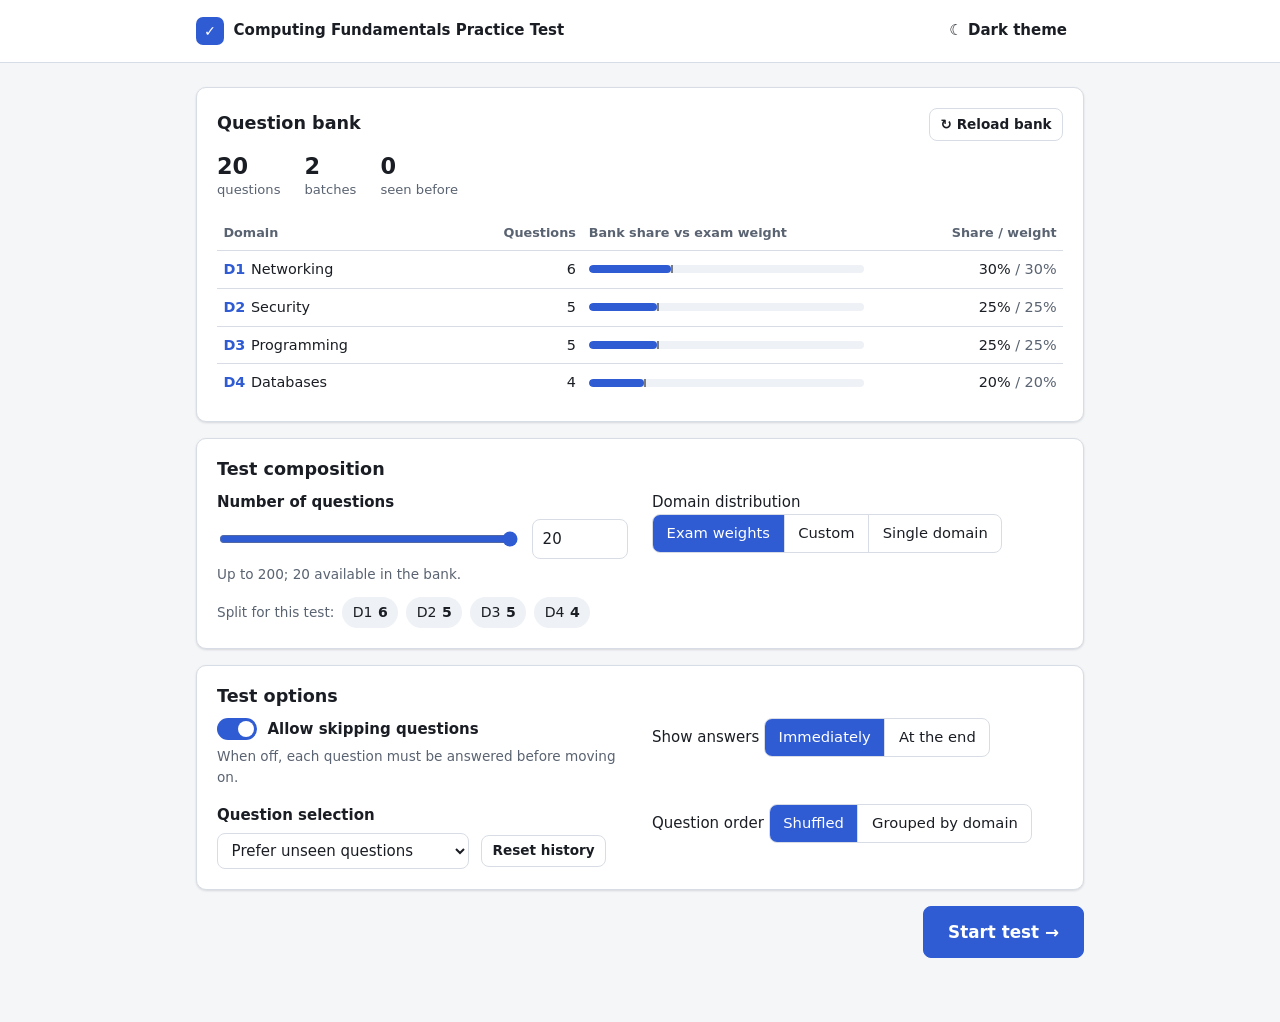
==== index.html @ ecb1f1d7 "Add local multiple-choice practice test app Static HTML/CSS/JS app served by Python's http.server. L" ====
<!doctype html>
<html lang="en">
<head>
  <meta charset="utf-8">
  <meta name="viewport" content="width=device-width, initial-scale=1">
  <title>Practice Test</title>
  <link rel="icon" href="data:image/svg+xml,%3Csvg xmlns='http://www.w3.org/2000/svg' viewBox='0 0 32 32'%3E%3Crect width='32' height='32' rx='7' fill='%232f5bd3'/%3E%3Cpath d='M9 16.5l4.5 4.5L23 11.5' stroke='white' stroke-width='3.2' fill='none' stroke-linecap='round' stroke-linejoin='round'/%3E%3C/svg%3E">
  <script>
    // Apply the theme before first paint to avoid a flash.
    (function () {
      var t = null;
      try { t = JSON.parse(localStorage.getItem('mcq.theme')); } catch (e) {}
      if (t !== 'light' && t !== 'dark') t = matchMedia('(prefers-color-scheme: dark)').matches ? 'dark' : 'light';
      document.documentElement.dataset.theme = t;
    })();
  </script>
  <link rel="stylesheet" href="styles.css">
</head>
<body>
  <header class="topbar">
    <div class="topbar-inner">
      <div class="brand">
        <span class="brand-mark" aria-hidden="true">✓</span>
        <span id="app-title">Practice Test</span>
      </div>
      <button id="theme-toggle" class="btn btn-ghost" type="button"></button>
    </div>
  </header>

  <main id="app" class="container">
    <div class="loading">Loading question bank…</div>
  </main>

  <script src="app.js"></script>
</body>
</html>
---- styles.css ----
:root {
  --bg: #f5f6f8;
  --surface: #ffffff;
  --surface-2: #eef1f5;
  --text: #1a1e24;
  --muted: #5a6371;
  --border: #d8dde5;
  --accent: #2f5bd3;
  --accent-hover: #2549ad;
  --accent-text: #ffffff;
  --accent-soft: #e5ecfc;
  --good: #1b7a44;
  --good-soft: #e1f3e8;
  --bad: #b3261e;
  --bad-soft: #fbe6e4;
  --warn: #855600;
  --warn-soft: #fcf1d6;
  --shadow: 0 1px 2px rgba(16, 24, 40, 0.06), 0 1px 3px rgba(16, 24, 40, 0.08);
  --radius: 10px;
  color-scheme: light;
}

:root[data-theme="dark"] {
  --bg: #0e1116;
  --surface: #161a21;
  --surface-2: #1e232b;
  --text: #e5e8ed;
  --muted: #9aa3b1;
  --border: #2b323c;
  --accent: #7c9cff;
  --accent-hover: #9bb3ff;
  --accent-text: #0e1116;
  --accent-soft: #1d2843;
  --good: #5cc98a;
  --good-soft: #13301f;
  --bad: #ff8a80;
  --bad-soft: #3a1917;
  --warn: #e8b54a;
  --warn-soft: #33280f;
  --shadow: 0 1px 2px rgba(0, 0, 0, 0.4);
  color-scheme: dark;
}

* { box-sizing: border-box; }
[hidden] { display: none !important; }

html, body { margin: 0; }

body {
  background: var(--bg);
  color: var(--text);
  font: 15px/1.55 system-ui, -apple-system, "Segoe UI", Roboto, sans-serif;
  -webkit-font-smoothing: antialiased;
}

h1, h2, h3 { line-height: 1.25; margin: 0 0 .6rem; }
h1 { font-size: 1.5rem; }
h2 { font-size: 1.1rem; }
h3 { font-size: 1rem; }
p { margin: 0 0 .75rem; }
.muted { color: var(--muted); }
.small { font-size: .85rem; }

/* ---------- Layout ---------- */

.topbar {
  position: sticky; top: 0; z-index: 10;
  background: var(--surface);
  border-bottom: 1px solid var(--border);
}
.topbar-inner {
  max-width: 920px; margin: 0 auto; padding: .6rem 16px;
  display: flex; align-items: center; justify-content: space-between; gap: 1rem;
}
.brand { display: flex; align-items: center; gap: .6rem; font-weight: 650; }
.brand-mark {
  display: inline-grid; place-items: center;
  width: 28px; height: 28px; border-radius: 7px;
  background: var(--accent); color: var(--accent-text); font-size: .9rem;
}

.container { max-width: 920px; margin: 0 auto; padding: 1.5rem 16px 4rem; }
.loading { color: var(--muted); padding: 3rem 0; text-align: center; }

.card {
  background: var(--surface);
  border: 1px solid var(--border);
  border-radius: var(--radius);
  box-shadow: var(--shadow);
  padding: 1.25rem;
  margin-bottom: 1rem;
}
.card-head { display: flex; align-items: baseline; justify-content: space-between; gap: 1rem; flex-wrap: wrap; margin-bottom: .75rem; }
.card-head h2 { margin: 0; }

.grid-2 { display: grid; grid-template-columns: 1fr 1fr; gap: 1rem 1.5rem; }
@media (max-width: 640px) { .grid-2 { grid-template-columns: 1fr; } }

.row { display: flex; align-items: center; gap: .75rem; flex-wrap: wrap; }
.spacer { flex: 1; }

/* ---------- Controls ---------- */

.btn {
  font: inherit; font-weight: 550;
  display: inline-flex; align-items: center; justify-content: center; gap: .4rem;
  padding: .55rem 1rem; border-radius: 8px;
  border: 1px solid var(--border);
  background: var(--surface); color: var(--text);
  cursor: pointer; transition: background .12s, border-color .12s;
}
.btn:hover:not(:disabled) { background: var(--surface-2); }
.btn:disabled { opacity: .45; cursor: not-allowed; }
.btn-primary { background: var(--accent); border-color: var(--accent); color: var(--accent-text); }
.btn-primary:hover:not(:disabled) { background: var(--accent-hover); border-color: var(--accent-hover); }
.btn-ghost { background: transparent; border-color: transparent; }
.btn-lg { padding: .75rem 1.5rem; font-size: 1.05rem; }
.btn-sm { padding: .3rem .65rem; font-size: .85rem; }
.btn:focus-visible, .option:focus-visible, .nav-cell:focus-visible, input:focus-visible, select:focus-visible {
  outline: 2px solid var(--accent); outline-offset: 2px;
}

label.field { display: block; font-weight: 600; margin-bottom: .35rem; }
.field-help { color: var(--muted); font-size: .85rem; margin-top: .3rem; }

input[type="number"], select {
  font: inherit; color: var(--text); background: var(--surface);
  border: 1px solid var(--border); border-radius: 8px; padding: .45rem .6rem;
}
input[type="number"] { width: 6rem; }
input[type="range"] { flex: 1; min-width: 140px; accent-color: var(--accent); }

.segmented { display: inline-flex; border: 1px solid var(--border); border-radius: 8px; overflow: hidden; flex-wrap: wrap; }
.segmented label { padding: .45rem .85rem; cursor: pointer; font-size: .92rem; border-right: 1px solid var(--border); user-select: none; }
.segmented label:last-child { border-right: 0; }
.segmented input { position: absolute; opacity: 0; pointer-events: none; }
.segmented label:has(input:checked) { background: var(--accent); color: var(--accent-text); }
.segmented label:has(input:focus-visible) { outline: 2px solid var(--accent); outline-offset: -2px; }

.switch { display: flex; align-items: center; gap: .65rem; cursor: pointer; user-select: none; font-weight: 600; }
.switch input { position: absolute; opacity: 0; }
.switch .track {
  width: 40px; height: 22px; border-radius: 999px; background: var(--border);
  position: relative; transition: background .15s; flex: none;
}
.switch .track::after {
  content: ""; position: absolute; top: 3px; left: 3px; width: 16px; height: 16px;
  border-radius: 50%; background: #fff; transition: transform .15s;
}
.switch input:checked + .track { background: var(--accent); }
.switch input:checked + .track::after { transform: translateX(18px); }
.switch input:focus-visible + .track { outline: 2px solid var(--accent); outline-offset: 2px; }

/* ---------- Notices ---------- */

.notice { border-radius: 8px; padding: .65rem .85rem; font-size: .9rem; margin-top: .75rem; }
.notice-warn { background: var(--warn-soft); color: var(--warn); }
.notice-bad { background: var(--bad-soft); color: var(--bad); }
.notice ul { margin: .25rem 0 0; padding-left: 1.2rem; }

/* ---------- Setup: domain coverage ---------- */

.stat-line { display: flex; gap: 1.5rem; flex-wrap: wrap; margin-bottom: 1rem; }
.stat { display: flex; flex-direction: column; }
.stat b { font-size: 1.4rem; line-height: 1.2; }
.stat span { color: var(--muted); font-size: .82rem; }

.domain-table { width: 100%; border-collapse: collapse; font-size: .9rem; }
.domain-table th, .domain-table td { text-align: left; padding: .45rem .4rem; border-top: 1px solid var(--border); vertical-align: middle; }
.domain-table th { font-weight: 600; color: var(--muted); font-size: .8rem; border-top: 0; }
.domain-table td.num, .domain-table th.num { text-align: right; white-space: nowrap; font-variant-numeric: tabular-nums; }
.domain-table .bar-cell { width: 34%; }
.dkey { font-weight: 650; color: var(--accent); margin-right: .35rem; }

.bar { position: relative; height: 8px; border-radius: 999px; background: var(--surface-2); overflow: hidden; }
.bar > span { position: absolute; inset: 0 auto 0 0; background: var(--accent); border-radius: 999px; }
.bar > i { position: absolute; top: -2px; bottom: -2px; width: 2px; background: var(--text); opacity: .55; }

.split { display: flex; flex-wrap: wrap; gap: .5rem; margin-top: .75rem; }
.chip { display: inline-flex; gap: .35rem; align-items: baseline; padding: .3rem .65rem; border-radius: 999px; background: var(--surface-2); font-size: .88rem; }
.chip b { font-variant-numeric: tabular-nums; }
.chip.short { background: var(--warn-soft); color: var(--warn); }

.custom-weights { display: grid; grid-template-columns: repeat(auto-fill, minmax(190px, 1fr)); gap: .5rem .75rem; margin-top: .75rem; }
.custom-weights label { display: flex; align-items: center; justify-content: space-between; gap: .5rem; font-size: .9rem; }
.custom-weights input { width: 4.5rem; }

.start-bar { display: flex; justify-content: flex-end; gap: .75rem; align-items: center; flex-wrap: wrap; }

/* ---------- Test ---------- */

.test-head { display: flex; align-items: center; gap: 1rem; flex-wrap: wrap; margin-bottom: .6rem; }
.test-head .counter { font-weight: 650; }
.test-head .meta { color: var(--muted); font-size: .9rem; font-variant-numeric: tabular-nums; }
.progress { height: 6px; background: var(--surface-2); border-radius: 999px; overflow: hidden; margin-bottom: 1rem; }
.progress > span { display: block; height: 100%; background: var(--accent); transition: width .2s; }

.tags { display: flex; gap: .4rem; flex-wrap: wrap; margin-bottom: .75rem; }
.tag { font-size: .78rem; padding: .2rem .55rem; border-radius: 6px; background: var(--accent-soft); color: var(--accent); font-weight: 600; }
.tag.plain { background: var(--surface-2); color: var(--muted); font-weight: 500; }

.stem { font-size: 1.05rem; margin-bottom: 1.1rem; white-space: pre-wrap; }

.options { display: flex; flex-direction: column; gap: .55rem; }
.option {
  font: inherit; color: var(--text); text-align: left;
  display: flex; gap: .8rem; align-items: flex-start;
  width: 100%; padding: .8rem .9rem;
  background: var(--surface); border: 1.5px solid var(--border); border-radius: 9px;
  cursor: pointer; transition: border-color .12s, background .12s;
}
.option:hover:not(:disabled) { border-color: var(--accent); }
.option:disabled { cursor: default; }
.option .letter {
  flex: none; display: inline-grid; place-items: center;
  width: 1.8rem; height: 1.8rem; border-radius: 6px;
  background: var(--surface-2); font-weight: 700; font-size: .9rem;
}
.option.selected { border-color: var(--accent); background: var(--accent-soft); }
.option.selected .letter { background: var(--accent); color: var(--accent-text); }
.option.correct { border-color: var(--good); background: var(--good-soft); }
.option.correct .letter { background: var(--good); color: var(--surface); }
.option.incorrect { border-color: var(--bad); background: var(--bad-soft); }
.option.incorrect .letter { background: var(--bad); color: var(--surface); }

.feedback { margin-top: 1rem; border-radius: 9px; padding: .9rem 1rem; border-left: 4px solid; }
.feedback.good { background: var(--good-soft); border-color: var(--good); }
.feedback.bad { background: var(--bad-soft); border-color: var(--bad); }
.feedback .verdict { font-weight: 700; margin-bottom: .35rem; }
.feedback.good .verdict { color: var(--good); }
.feedback.bad .verdict { color: var(--bad); }
.feedback p:last-child { margin-bottom: 0; }

.test-controls { display: flex; gap: .6rem; align-items: center; margin-top: 1.25rem; flex-wrap: wrap; }
.kbd-hint { color: var(--muted); font-size: .8rem; margin-top: .75rem; }
kbd { font: inherit; font-size: .78rem; padding: 0 .3rem; border: 1px solid var(--border); border-bottom-width: 2px; border-radius: 4px; background: var(--surface-2); }

.navigator { display: grid; grid-template-columns: repeat(auto-fill, minmax(38px, 1fr)); gap: .35rem; }
.nav-cell {
  font: inherit; font-size: .8rem; font-weight: 600; font-variant-numeric: tabular-nums;
  height: 34px; border-radius: 6px; cursor: pointer;
  border: 1px solid var(--border); background: var(--surface); color: var(--text);
}
.nav-cell.answered { background: var(--accent-soft); border-color: var(--accent); color: var(--accent); }
.nav-cell.correct { background: var(--good-soft); border-color: var(--good); color: var(--good); }
.nav-cell.incorrect { background: var(--bad-soft); border-color: var(--bad); color: var(--bad); }
.nav-cell.skipped { background: var(--warn-soft); border-color: var(--warn); color: var(--warn); }
.nav-cell.current { outline: 2px solid var(--text); outline-offset: 1px; }
.nav-cell:disabled { opacity: .35; cursor: not-allowed; }
.legend { display: flex; gap: 1rem; flex-wrap: wrap; font-size: .8rem; color: var(--muted); margin-top: .65rem; }
.legend span::before { content: ""; display: inline-block; width: 10px; height: 10px; border-radius: 3px; margin-right: .35rem; vertical-align: -1px; border: 1px solid var(--border); }
.legend .l-answered::before { background: var(--accent-soft); border-color: var(--accent); }
.legend .l-correct::before { background: var(--good-soft); border-color: var(--good); }
.legend .l-incorrect::before { background: var(--bad-soft); border-color: var(--bad); }
.legend .l-skipped::before { background: var(--warn-soft); border-color: var(--warn); }

/* ---------- Results ---------- */

.score-hero { display: flex; align-items: center; gap: 1.5rem; flex-wrap: wrap; }
.score-big { font-size: 2.6rem; font-weight: 750; line-height: 1; font-variant-numeric: tabular-nums; }
.score-big.pass { color: var(--good); }
.score-big.fail { color: var(--bad); }

.filters { display: flex; gap: .4rem; flex-wrap: wrap; }
.filters .btn[aria-pressed="true"] { background: var(--accent); border-color: var(--accent); color: var(--accent-text); }

.review-item { border-top: 1px solid var(--border); padding: 1.1rem 0; }
.review-item:first-child { border-top: 0; padding-top: .25rem; }
.review-head { display: flex; gap: .5rem; align-items: center; flex-wrap: wrap; margin-bottom: .5rem; }
.badge { font-size: .75rem; font-weight: 700; padding: .15rem .5rem; border-radius: 6px; }
.badge.good { background: var(--good-soft); color: var(--good); }
.badge.bad { background: var(--bad-soft); color: var(--bad); }
.badge.skip { background: var(--warn-soft); color: var(--warn); }
.review-options { list-style: none; margin: .4rem 0 .75rem; padding: 0; display: flex; flex-direction: column; gap: .3rem; }
.review-options li { padding: .4rem .6rem; border-radius: 7px; border: 1px solid var(--border); font-size: .92rem; display: flex; gap: .5rem; }
.review-options li b { flex: none; }
.review-options li.correct { border-color: var(--good); background: var(--good-soft); }
.review-options li.incorrect { border-color: var(--bad); background: var(--bad-soft); }
.review-options .you { margin-left: auto; font-size: .75rem; font-weight: 700; white-space: nowrap; color: var(--muted); }
.explain { font-size: .92rem; }
.explain p { margin-bottom: .5rem; }
details { margin-top: .35rem; font-size: .9rem; }
details summary { cursor: pointer; color: var(--accent); font-weight: 600; }
details ul { margin: .4rem 0 0; padding-left: 1.2rem; }
details li { margin-bottom: .3rem; }

.empty { color: var(--muted); padding: 1rem 0; }
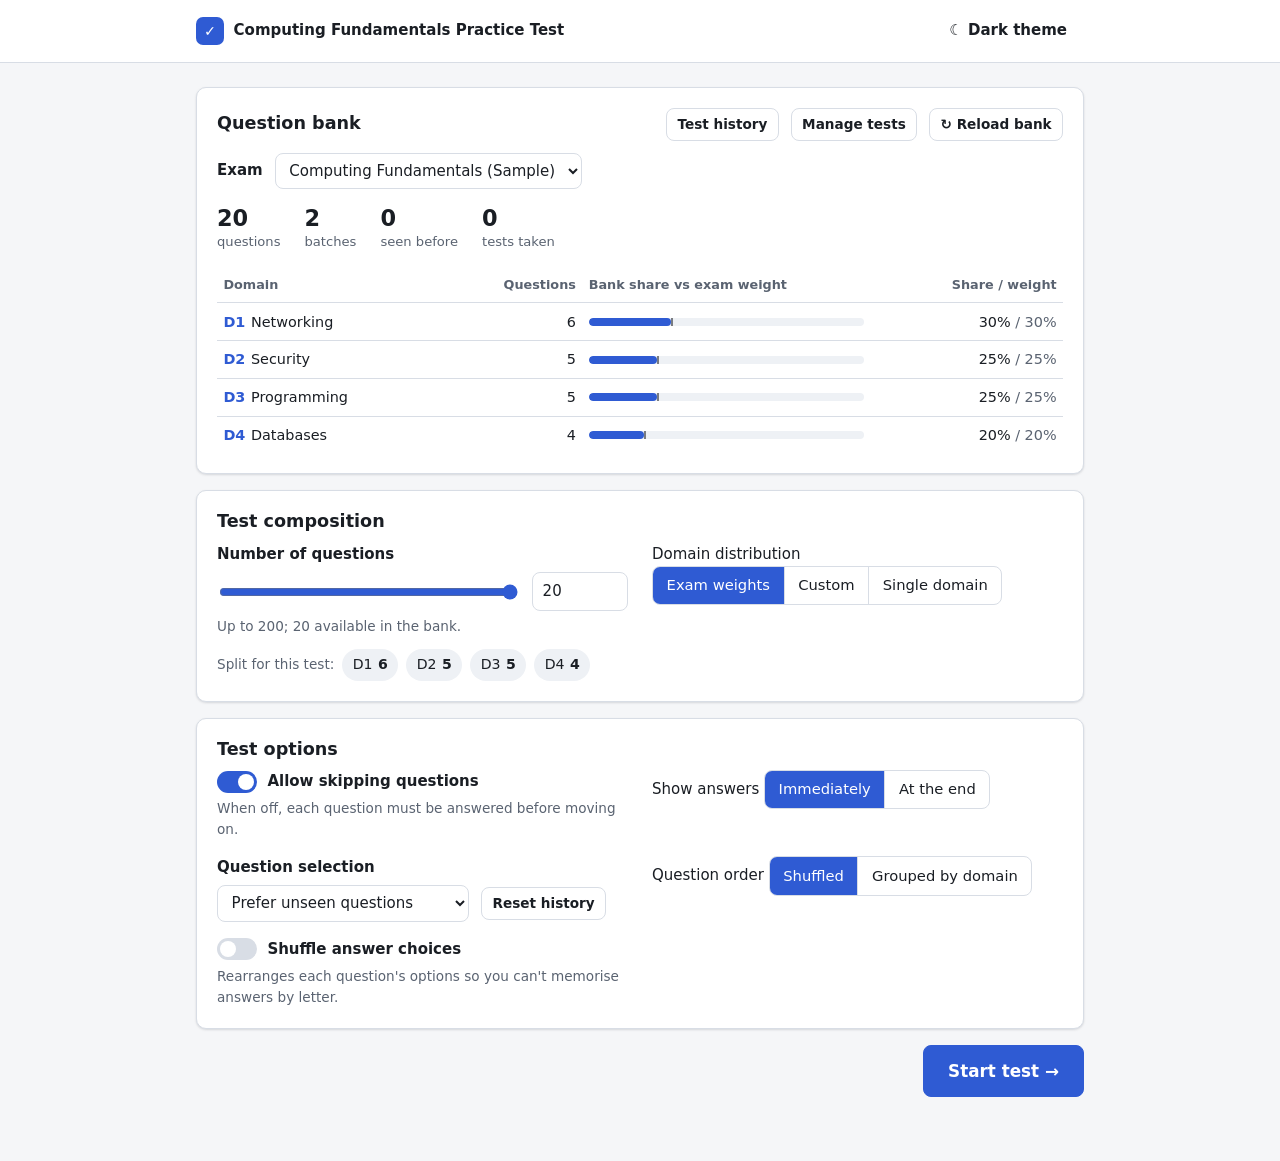
==== commit 38af65fe: "Add a test manager for creating and editing tests Add manage.html, a separate page for creating test" ====
--- a/index.html
+++ b/index.html
@@ -31,6 +31,7 @@
     <div class="loading">Loading question bank…</div>
   </main>
 
+  <script src="shared.js"></script>
   <script src="app.js"></script>
 </body>
 </html>
--- a/styles.css
+++ b/styles.css
@@ -160,6 +160,8 @@
 
 /* ---------- Setup: domain coverage ---------- */
 
+.exam-picker { margin-bottom: 1rem; }
+.exam-picker label.field { margin-bottom: 0; }
 .stat-line { display: flex; gap: 1.5rem; flex-wrap: wrap; margin-bottom: 1rem; }
 .stat { display: flex; flex-direction: column; }
 .stat b { font-size: 1.4rem; line-height: 1.2; }
@@ -285,3 +287,46 @@
 details li { margin-bottom: .3rem; }
 
 .empty { color: var(--muted); padding: 1rem 0; }
+
+.history-table .bar-cell { width: 22%; }
+@media (max-width: 640px) {
+  .history-table .bar-cell, .history-table th:nth-child(2), .history-table td:nth-child(2) { display: none; }
+}
+
+/* ---------- Test manager ---------- */
+
+a.btn { text-decoration: none; }
+input[type="text"], input[type="search"], textarea {
+  font: inherit; color: var(--text); background: var(--surface);
+  border: 1px solid var(--border); border-radius: 8px; padding: .45rem .6rem; width: 100%;
+}
+textarea { resize: vertical; line-height: 1.45; }
+input:disabled, textarea:disabled { opacity: .55; }
+textarea:focus-visible { outline: 2px solid var(--accent); outline-offset: 2px; }
+.notice-good { background: var(--good-soft); color: var(--good); }
+
+.form-stack { display: flex; flex-direction: column; gap: 1.1rem; }
+.grid-2.tight { gap: 1rem; }
+.domain-rows { display: flex; flex-direction: column; gap: .5rem; }
+.domain-row { flex-wrap: nowrap; }
+.domain-row input[type="text"] { flex: 1; width: auto; min-width: 0; }
+.domain-row .dkey { width: 2rem; margin: 0; }
+
+.opt-list { display: flex; flex-direction: column; gap: .55rem; }
+.opt-row {
+  display: grid; grid-template-columns: auto 1fr auto; gap: .6rem; align-items: start;
+  padding: .65rem .75rem; border: 1.5px solid var(--border); border-radius: 9px;
+}
+.opt-row.is-answer { border-color: var(--good); background: var(--good-soft); }
+.opt-pick { display: flex; align-items: center; gap: .4rem; font-weight: 700; padding-top: .45rem; cursor: pointer; }
+.opt-pick input { accent-color: var(--good); margin: 0; }
+.opt-fields { display: flex; flex-direction: column; gap: .4rem; min-width: 0; }
+
+.filter-bar { margin-bottom: .75rem; flex-wrap: nowrap; }
+.filter-bar input { flex: 1; min-width: 0; }
+.q-table td { vertical-align: top; }
+.nowrap { white-space: nowrap; }
+@media (max-width: 640px) {
+  .q-table th:nth-child(3), .q-table td:nth-child(3) { display: none; }
+  .filter-bar { flex-wrap: wrap; }
+}
